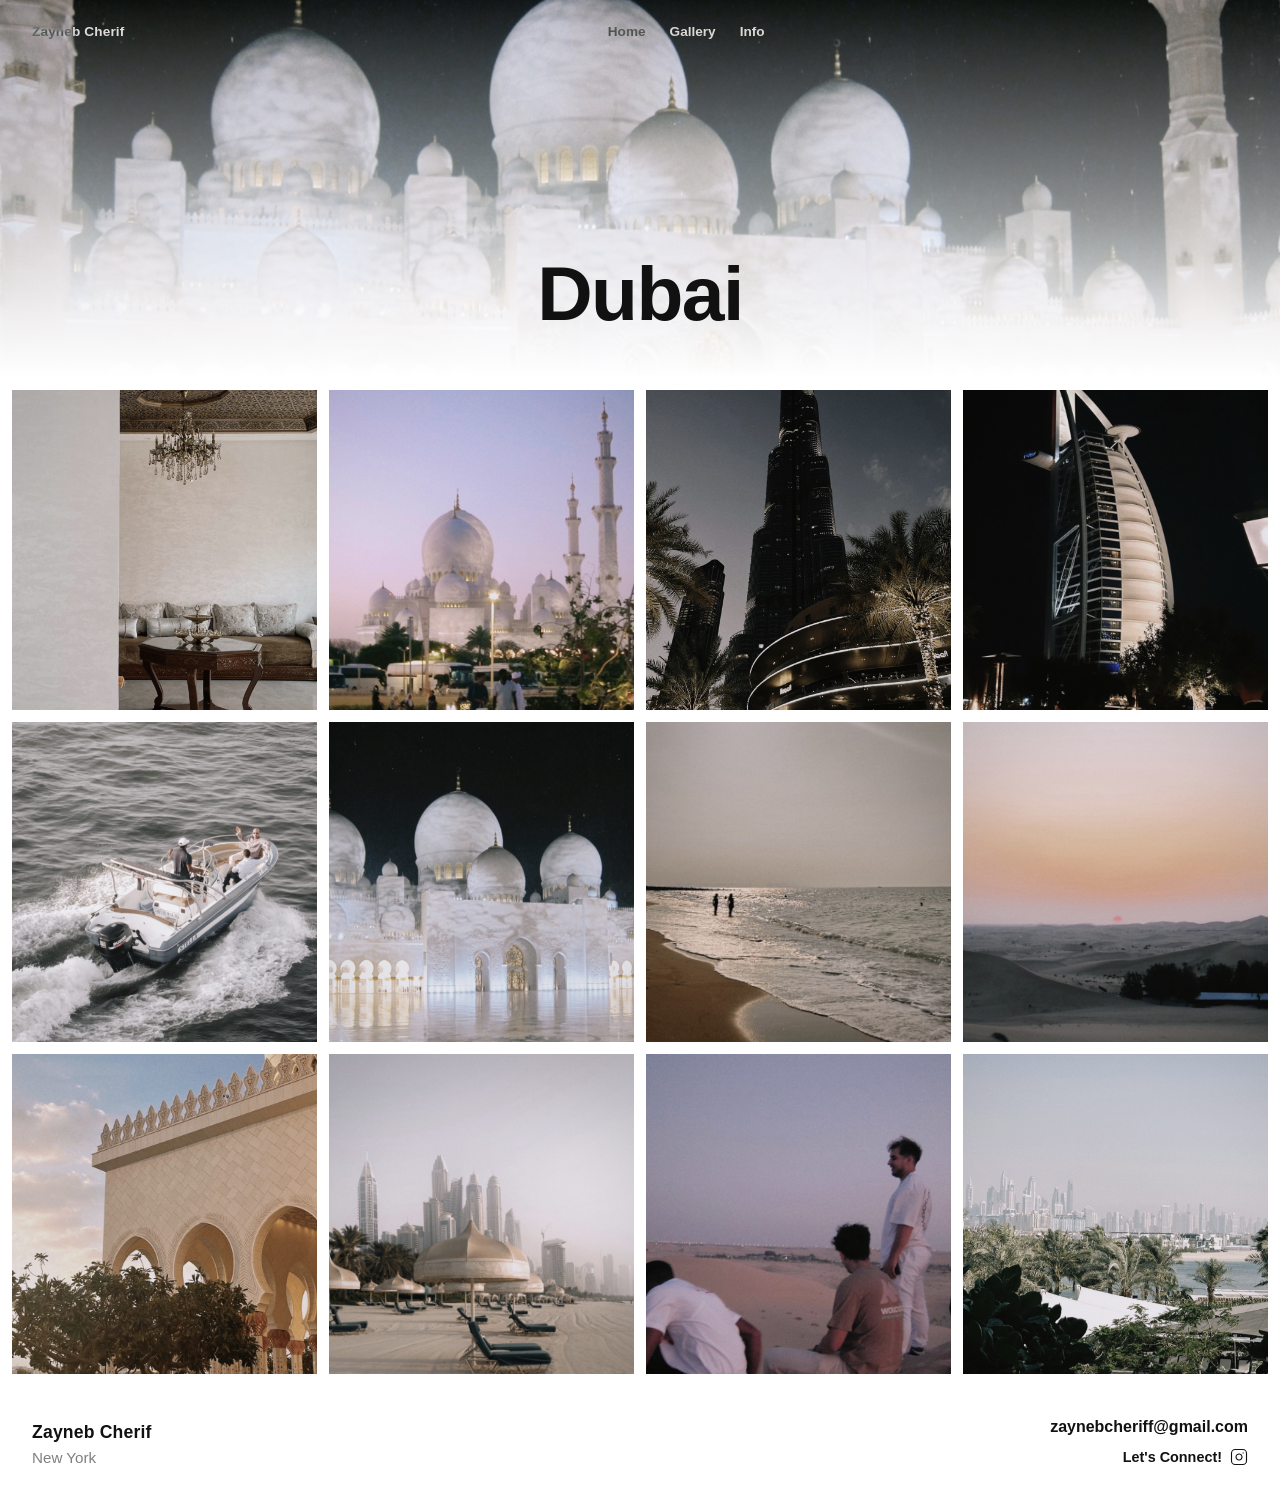
==== dubai.html @ 577554ad "Separate series into individual pages, optimize images for web - Split each series out of gallery.ht" ====
<!DOCTYPE html>
<html lang="en">
<head>
  <meta charset="UTF-8">
  <meta name="viewport" content="width=device-width, initial-scale=1.0">
  <title>Dubai — Zayneb Cherif</title>
  <link rel="icon" type="image/png" href="favicon.png">
  <link rel="stylesheet" href="style.css">
  <link rel="stylesheet" href="gallery.css">
</head>
<body>
  <header>
    <div class="header-left">
      <h1>Zayneb Cherif</h1>
    </div>
    <nav class="header-center">
      <a href="index.html">Home</a>
      <a href="gallery.html" class="active">Gallery</a>
      <a href="info.html">Info</a>
    </nav>
    <div class="header-right"></div>
  </header>

  <div class="series-hero" id="series-hero" style="background-position: center center">
    <h2 class="series-title">Dubai</h2>
  </div>

  <div class="series-grid" id="series-grid">
    <div class="grid-thumb" data-src="images-web/dubai/Tezza-1572.jpg"><img src="images-web/dubai/Tezza-1572.jpg" alt=""></div>
    <div class="grid-thumb" data-src="images-web/dubai/Tezza-4735.jpg"><img src="images-web/dubai/Tezza-4735.jpg" alt=""></div>
    <div class="grid-thumb" data-src="images-web/dubai/Tezza-4910.jpg"><img src="images-web/dubai/Tezza-4910.jpg" alt=""></div>
    <div class="grid-thumb" data-src="images-web/dubai/Tezza-4925.jpg"><img src="images-web/dubai/Tezza-4925.jpg" alt=""></div>
    <div class="grid-thumb" data-src="images-web/dubai/Tezza-5704.jpg"><img src="images-web/dubai/Tezza-5704.jpg" alt=""></div>
    <div class="grid-thumb" data-src="images-web/dubai/Tezza-6533.JPG"><img src="images-web/dubai/Tezza-6533.JPG" alt=""></div>
    <div class="grid-thumb" data-src="images-web/dubai/Tezza-7048.jpg"><img src="images-web/dubai/Tezza-7048.jpg" alt=""></div>
    <div class="grid-thumb" data-src="images-web/dubai/Tezza-7050.jpg"><img src="images-web/dubai/Tezza-7050.jpg" alt=""></div>
    <div class="grid-thumb" data-src="images-web/dubai/Tezza-8351.jpg"><img src="images-web/dubai/Tezza-8351.jpg" alt=""></div>
    <div class="grid-thumb" data-src="images-web/dubai/Tezza-8856.jpg"><img src="images-web/dubai/Tezza-8856.jpg" alt=""></div>
    <div class="grid-thumb" data-src="images-web/dubai/Tezza-9683.jpg"><img src="images-web/dubai/Tezza-9683.jpg" alt=""></div>
    <div class="grid-thumb" data-src="images-web/dubai/Tezza-9882.jpg"><img src="images-web/dubai/Tezza-9882.jpg" alt=""></div>
  </div>

  <div class="grid-center-overlay" id="center-overlay">
    <img class="grid-center-back" id="center-back" src="" alt="">
    <img class="grid-center-front" id="center-front" src="" alt="">
  </div>


  <footer>
    <div class="footer-left">
      <p class="footer-name">Zayneb Cherif</p>
      <p class="footer-location">New York</p>
    </div>
    <div class="footer-right">
      <a href="mailto:zaynebcheriff@gmail.com" class="footer-email">zaynebcheriff@gmail.com</a>
      <a href="https://instagram.com/zaynebcherif_" target="_blank" class="footer-ig">
        Let's Connect!
        <svg width="18" height="18" viewBox="0 0 24 24" fill="none" stroke="currentColor" stroke-width="1.5" stroke-linecap="round" stroke-linejoin="round">
          <rect x="2" y="2" width="20" height="20" rx="5" ry="5"/>
          <path d="M16 11.37A4 4 0 1 1 12.63 8 4 4 0 0 1 16 11.37z"/>
          <line x1="17.5" y1="6.5" x2="17.51" y2="6.5"/>
        </svg>
      </a>
    </div>
  </footer>

  <script>const SERIES_ID = 'dubai'; const SERIES_COVER = 'images-web/dubai/Tezza-6533.JPG';</script>
  <script src="https://cdnjs.cloudflare.com/ajax/libs/gsap/3.12.5/gsap.min.js"></script>
  <script src="series-page.js"></script>
</body>
</html>
---- style.css ----
*,
*::before,
*::after {
  margin: 0;
  padding: 0;
  box-sizing: border-box;
}

:root {
  --bg: #ffffff;
  --text: #111;
  --font: 'Helvetica Neue', Helvetica, Arial, sans-serif;
}

html {
  font-size: 16px;
}

body {
  font-family: var(--font);
  font-weight: bold;
  background-color: var(--bg);
  color: var(--text);
  min-height: 100vh;
  display: flex;
  flex-direction: column;
  overflow-x: hidden;
}

a {
  color: var(--text);
  text-decoration: none;
}

/* ── Header ── */

header {
  display: flex;
  align-items: baseline;
  justify-content: space-between;
  padding: 1.5rem 2rem 1rem;
  position: fixed;
  top: 0;
  left: 0;
  right: 0;
  z-index: 100;
  background: transparent;
  transition: color 0.4s ease;
}

.header-left h1 {
  font-size: 0.85rem;
  font-weight: bold;
  letter-spacing: 0.01em;
  transition: color 0.6s ease;
}

.header-left h1 em {
  font-style: italic;
}

.header-center {
  display: flex;
  gap: 1.5rem;
}

.header-center a {
  font-size: 0.85rem;
  font-weight: bold;
  transition: opacity 0.2s, color 0.6s ease;
}

.header-center a:hover {
  opacity: 0.5;
}

.header-right .contact-link {
  font-size: 0.85rem;
  font-weight: bold;
  transition: opacity 0.2s, color 0.6s ease;
}

.header-right .contact-link:hover {
  opacity: 0.5;
}

/* ── Main ── */

main {
  flex: 1;
  display: flex;
  align-items: center;
  justify-content: center;
  position: relative;
}

.hero {
  position: fixed;
  inset: 0;
  z-index: 0;
}

.hero-image {
  width: 100%;
  height: 100%;
}

.hero-image img {
  width: 100%;
  height: 100%;
  display: block;
  object-fit: cover;
}

.hero-front,
.hero-back {
  position: absolute;
  inset: 0;
  width: 100%;
  height: 100%;
  object-fit: cover;
}

.hero-front {
  z-index: 2;
}

.hero-back {
  z-index: 1;
}

/* ── Thumbnail strip ── */

.thumbnail-strip {
  position: fixed;
  left: 0;
  right: 0;
  top: 80%;
  transform: translateY(-50%);
  display: flex;
  gap: 2px;
  padding: 0;
  overflow-x: auto;
  scrollbar-width: none;
  z-index: 10;
}

.thumbnail-strip::-webkit-scrollbar {
  display: none;
}

.thumbnail {
  flex-shrink: 0;
  width: 90px;
  height: 65px;
  overflow: hidden;
  cursor: pointer;
  opacity: 0.55;
  filter: grayscale(1);
  transition: opacity 0.3s, filter 0.3s;
}

.thumbnail:hover {
  opacity: 1;
  filter: grayscale(0);
}

.thumbnail img {
  width: 100%;
  height: 100%;
  object-fit: cover;
  display: block;
}

/* ── Footer ── */

footer {
  background: #fff;
  color: #111;
  display: grid;
  grid-template-columns: 1fr 1fr;
  align-items: end;
  padding: 2rem 2rem 2rem;
  min-height: unset;
}

.footer-left {
  display: flex;
  flex-direction: column;
  gap: 0.4rem;
}

.footer-name {
  font-size: 1.1rem;
  font-weight: bold;
  color: #111;
  letter-spacing: 0.01em;
}

.footer-location {
  font-size: 0.95rem;
  font-weight: 400;
  color: rgba(0,0,0,0.5);
}

.footer-right {
  display: flex;
  flex-direction: column;
  align-items: flex-end;
  gap: 0.75rem;
}

.footer-email {
  font-size: 1rem;
  font-weight: bold;
  color: #111;
  text-decoration: none;
  transition: opacity 0.2s;
}

.footer-email:hover { opacity: 0.5; }

.footer-ig {
  color: #111;
  display: flex;
  align-items: center;
  gap: 0.5rem;
  font-size: 0.9rem;
  font-weight: bold;
  text-decoration: none;
  transition: opacity 0.2s;
}

.footer-ig:hover { opacity: 0.5; }

header {
  mix-blend-mode: difference;
  color: #ffffff;
}

header a,
.header-left h1,
.header-center a,
.header-right .contact-link {
  color: #ffffff;
}

/* ── Lightbox ── */

.lightbox {
  position: fixed;
  inset: 0;
  z-index: 200;
  background: #ffffff;
  display: flex;
  align-items: center;
  justify-content: center;
  opacity: 0;
  pointer-events: none;
  transition: opacity 0.4s ease;
  cursor: none;
}

.lightbox.open {
  opacity: 1;
  pointer-events: auto;
}

.lightbox-img {
  max-width: 90vw;
  max-height: 90vh;
  object-fit: contain;
}

.lightbox-cursor {
  position: fixed;
  pointer-events: none;
  z-index: 300;
  font-family: var(--font);
  font-size: 0.65rem;
  letter-spacing: 0.03em;
  background: #111;
  color: #f0f0f0;
  padding: 0.15rem 0.35rem;
  opacity: 0;
  transition: opacity 0.2s ease;
}

.lightbox.open ~ .lightbox-cursor {
  opacity: 1;
}

/* ── Home page: footer fixed over hero ── */

.page-home footer {
  position: fixed;
  bottom: 0;
  left: 0;
  right: 0;
  z-index: 100;
  background: transparent;
  min-height: unset;
  padding: 1rem 2rem 1.5rem;
  display: flex;
  justify-content: space-between;
  align-items: flex-end;
  mix-blend-mode: difference;
  color: #fff;
}

.page-home footer p {
  font-size: 0.8rem;
  font-weight: 500;
  color: #fff;
}

/* ── Responsive ── */

@media (max-width: 768px) {
  header {
    padding: 1rem 1.25rem 0.75rem;
  }

  .header-left h1 {
    font-size: 0.9rem;
  }

  .header-center {
    gap: 1rem;
  }

  .header-center a,
  .header-right .contact-link {
    font-size: 0.9rem;
  }

  .hero {
    padding: 1rem 1.25rem;
  }

  .hero-image {
    max-width: 100%;
  }

  .thumbnail-strip {
    padding: 0 1.25rem;
  }

  .thumbnail {
    width: 70px;
    height: 70px;
  }

  footer {
    padding: 0.75rem 1.25rem 1.25rem;
  }
}

@media (max-width: 480px) {
  .header-center {
    display: none;
  }

  .thumbnail {
    width: 60px;
    height: 60px;
  }
}
---- gallery.css ----
/* Series index */
.series-index {
  display: grid;
  grid-template-columns: repeat(3, 1fr);
  grid-auto-rows: 50vh;
  gap: 3px;
  padding: 0;
}

.series-cover {
  position: relative;
  cursor: pointer;
  overflow: hidden;
  display: block;
  text-decoration: none;
}

.series-cover-img {
  width: 100%;
  height: 100%;
  background-size: cover;
  background-position: center;
  filter: grayscale(0.1);
  opacity: 0;
  transition: opacity 0.6s ease, filter 0.35s ease, transform 0.5s ease;
}

.series-cover-img.loaded {
  opacity: 1;
}

.series-cover:hover .series-cover-img {
  filter: grayscale(0);
  transform: scale(1.03);
}

.series-cover::after {
  content: '';
  position: absolute;
  inset: 0;
  background: linear-gradient(to top, rgba(0,0,0,0.45) 0%, transparent 40%);
  pointer-events: none;
}

.series-cover-label {
  position: absolute;
  bottom: 1.25rem;
  left: 1.25rem;
  z-index: 1;
  font-size: 0.8rem;
  font-weight: bold;
  color: #fff;
  mix-blend-mode: difference;
  letter-spacing: 0.08em;
  text-transform: uppercase;
}

.series-hero {
  position: relative;
  width: 100%;
  height: 42vh;
  background-size: cover;
  background-position: center;
  display: flex;
  align-items: flex-end;
  justify-content: center;
  padding-bottom: 2.5rem;
}

.series-hero::after {
  content: '';
  position: absolute;
  inset: 0;
  background: linear-gradient(to bottom,
    rgba(255,255,255,0) 0%,
    rgba(255,255,255,0.5) 55%,
    rgba(255,255,255,1) 100%);
  pointer-events: none;
}

.series-title {
  position: relative;
  z-index: 1;
  font-size: clamp(2.5rem, 6vw, 5rem);
  font-weight: bold;
  letter-spacing: -0.02em;
  color: #111;
  text-align: center;
  opacity: 0;
}

.series-detail {
  min-height: 100vh;
}

.series-grid {
  display: grid;
  grid-template-columns: repeat(4, 1fr);
  grid-auto-rows: 25vw;
  gap: 12px;
  width: 100vw;
  padding: 12px;
  box-sizing: border-box;
}

.grid-thumb {
  overflow: hidden;
  cursor: pointer;
  position: relative;
}

.grid-thumb img {
  width: 100%;
  height: 100%;
  object-fit: cover;
  display: block;
  filter: grayscale(0.2);
  transition: filter 0.35s ease, transform 0.4s ease;
}

.series-grid:not(.dimmed) .grid-thumb:hover img {
  filter: grayscale(0);
  transform: scale(1.04);
}

.series-grid.dimmed .grid-thumb img {
  filter: grayscale(1);
  opacity: 0.25;
}

.series-grid.dimmed .grid-thumb:hover img {
  filter: grayscale(0);
  opacity: 1;
}


.grid-center-overlay {
  position: fixed;
  inset: 0;
  display: flex;
  align-items: center;
  justify-content: center;
  pointer-events: none;
  z-index: 50;
}

.grid-center-back,
.grid-center-front {
  position: absolute;
  max-width: 52vw;
  max-height: 72vh;
  object-fit: contain;
}
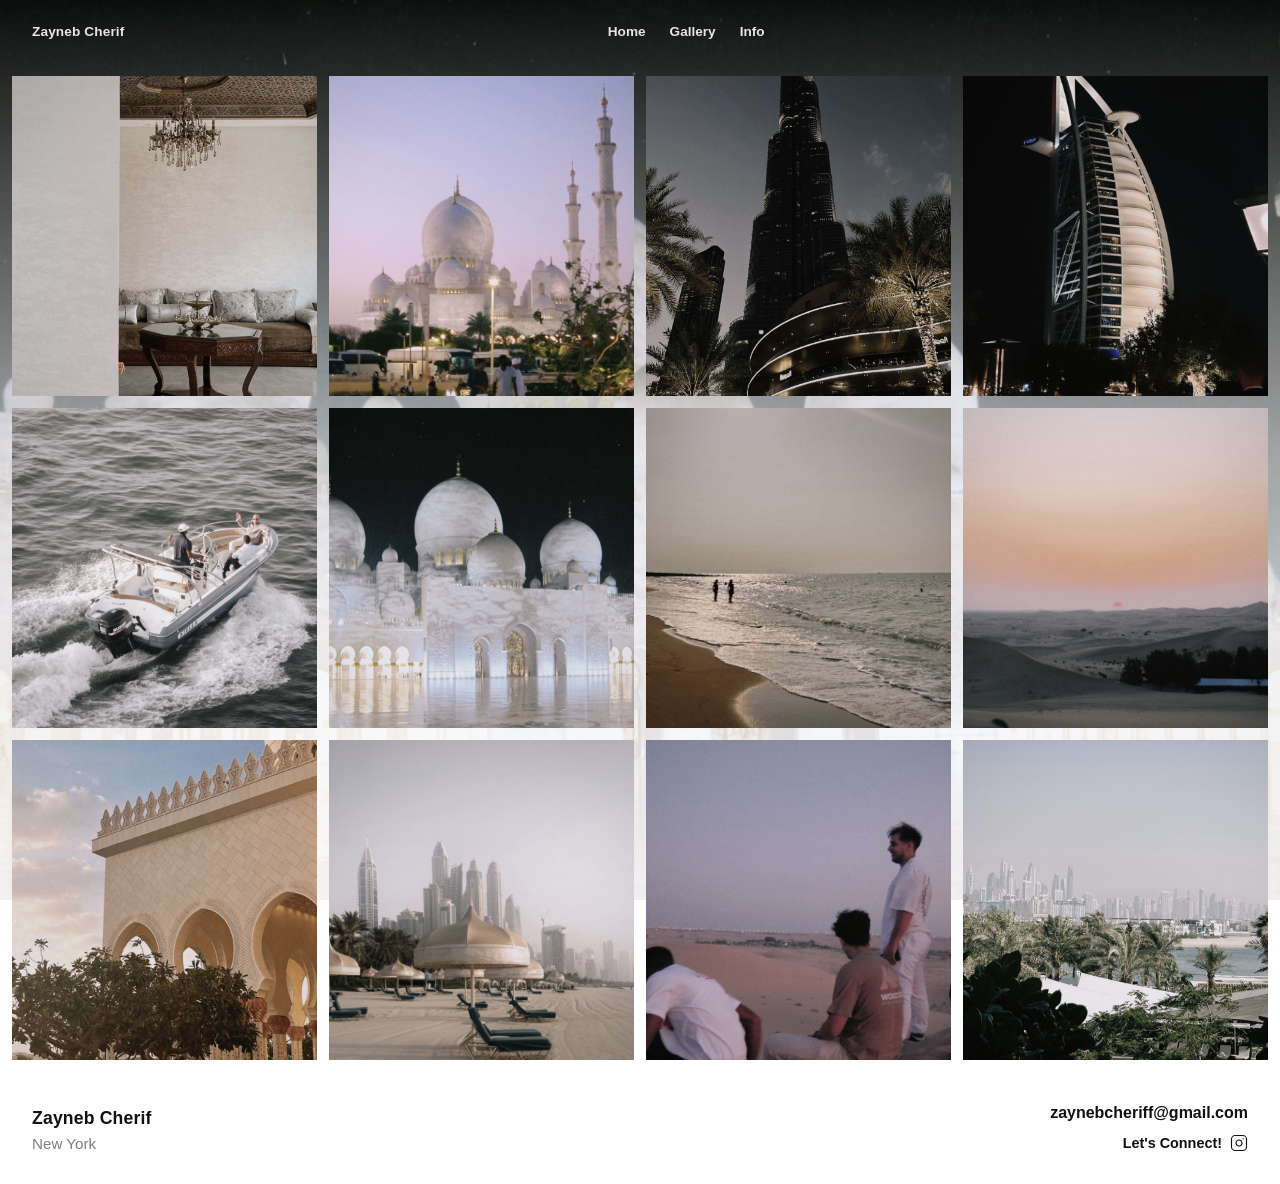
==== commit 37b379f3: "Filmstrip lightbox, GSAP page load, home page lightbox blur bg, image edits Co-Authored-By: Claude S" ====
--- a/dubai.html
+++ b/dubai.html
@@ -8,7 +8,7 @@
   <link rel="stylesheet" href="style.css">
   <link rel="stylesheet" href="gallery.css">
 </head>
-<body>
+<body class="page-series">
   <header>
     <div class="header-left">
       <h1>Zayneb Cherif</h1>
@@ -22,7 +22,7 @@
   </header>
 
   <div class="series-hero" id="series-hero" style="background-position: center center">
-    <h2 class="series-title">Dubai</h2>
+    
   </div>
 
   <div class="series-grid" id="series-grid">
--- a/style.css
+++ b/style.css
@@ -251,7 +251,7 @@
   position: fixed;
   inset: 0;
   z-index: 200;
-  background: #ffffff;
+  background: transparent;
   display: flex;
   align-items: center;
   justify-content: center;
@@ -261,6 +261,22 @@
   cursor: none;
 }
 
+.lightbox-bg {
+  position: absolute;
+  inset: 0;
+  background-size: cover;
+  background-position: center;
+  filter: blur(40px) brightness(0.35) saturate(0.7);
+  transform: scale(1.08);
+  z-index: 0;
+  transition: background-image 0.4s ease;
+}
+
+.lightbox-img {
+  position: relative;
+  z-index: 1;
+}
+
 .lightbox.open {
   opacity: 1;
   pointer-events: auto;
@@ -270,6 +286,8 @@
   max-width: 90vw;
   max-height: 90vh;
   object-fit: contain;
+  position: relative;
+  z-index: 1;
 }
 
 .lightbox-cursor {
--- a/gallery.css
+++ b/gallery.css
@@ -1,3 +1,27 @@
+/* Pre-hide elements animated on load to prevent flash */
+.page-series header {
+  opacity: 0;
+  transform: translateY(-20px);
+}
+
+/* Gallery background */
+body.page-gallery::before {
+  content: '';
+  position: fixed;
+  inset: 0;
+  background-image: url('images-web/london/Tezza-6695.JPG');
+  background-size: cover;
+  background-position: center;
+  opacity: 0.12;
+  z-index: -1;
+  pointer-events: none;
+}
+
+.page-gallery footer,
+.page-series footer {
+  background: transparent;
+}
+
 /* Series index */
 .series-index {
   display: grid;
@@ -56,15 +80,14 @@
 }
 
 .series-hero {
-  position: relative;
-  width: 100%;
-  height: 42vh;
+  position: fixed;
+  top: 0;
+  left: 0;
+  right: 0;
+  height: 100vh;
   background-size: cover;
   background-position: center;
-  display: flex;
-  align-items: flex-end;
-  justify-content: center;
-  padding-bottom: 2.5rem;
+  z-index: -1;
 }
 
 .series-hero::after {
@@ -73,8 +96,8 @@
   inset: 0;
   background: linear-gradient(to bottom,
     rgba(255,255,255,0) 0%,
-    rgba(255,255,255,0.5) 55%,
-    rgba(255,255,255,1) 100%);
+    rgba(255,255,255,0.6) 50%,
+    rgba(255,255,255,0.85) 100%);
   pointer-events: none;
 }
 
@@ -89,8 +112,9 @@
   opacity: 0;
 }
 
-.series-detail {
-  min-height: 100vh;
+.page-series .series-grid {
+  margin-top: 4rem;
+  flex: 1;
 }
 
 .series-grid {
